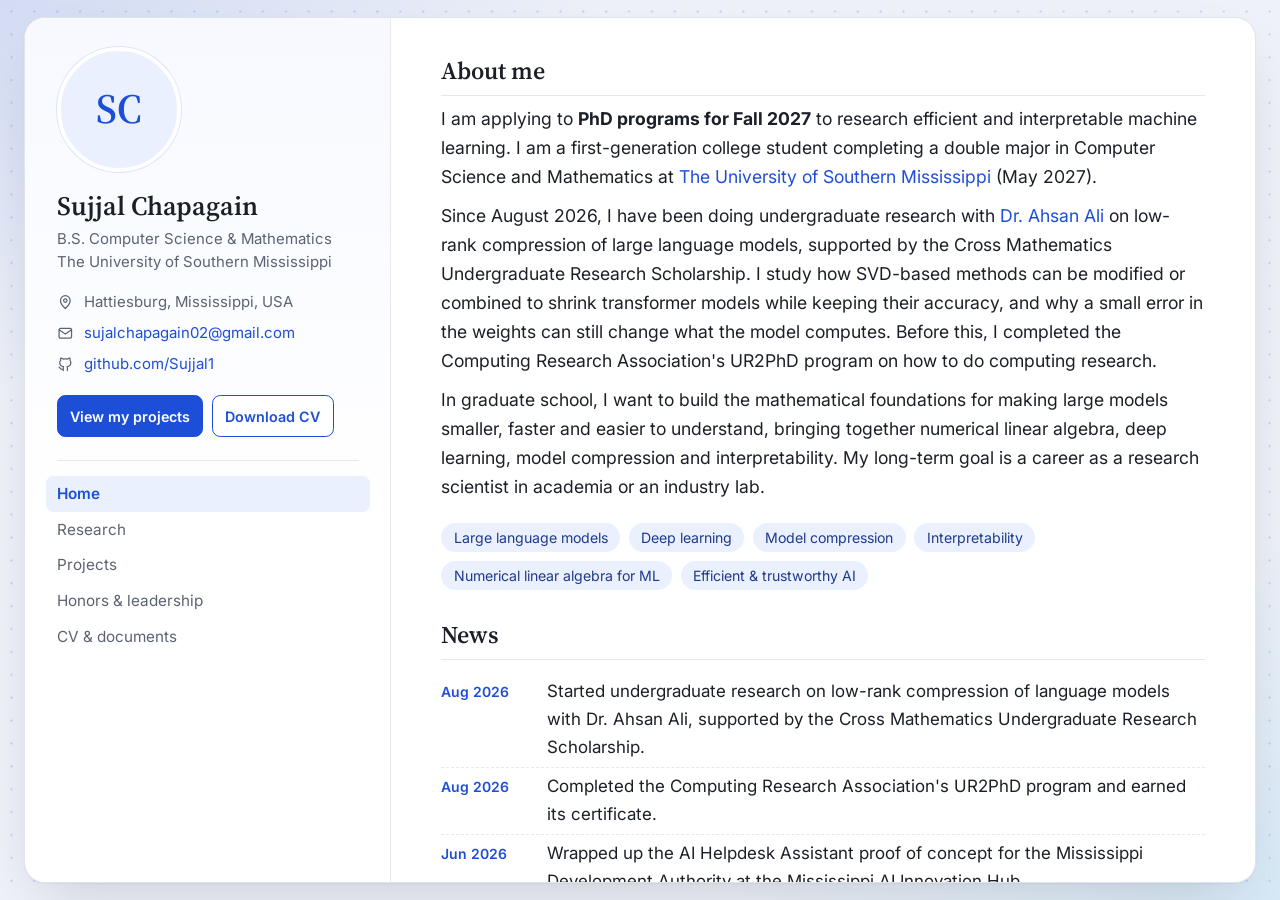
==== index.html @ 59a81026 "Personal website" ====
<!DOCTYPE html>
<html lang="en">
<head>
  <meta charset="utf-8">
  <meta name="viewport" content="width=device-width, initial-scale=1">
  <title>Sujjal Chapagain</title>
  <meta name="description" content="Sujjal Chapagain — Computer Science and Mathematics student at the University of Southern Mississippi. Research on low-rank compression of large language models; projects in AI, machine learning and software.">
  <meta property="og:title" content="Sujjal Chapagain">
  <meta property="og:description" content="CS & Math at USM · Efficient and interpretable AI · Projects, research and CV">
  <link rel="preconnect" href="https://fonts.googleapis.com">
  <link rel="preconnect" href="https://fonts.gstatic.com" crossorigin>
  <link href="https://fonts.googleapis.com/css2?family=Inter:wght@400;500;600&family=Source+Serif+4:opsz,wght@8..60,600&display=swap" rel="stylesheet">
  <link rel="stylesheet" href="assets/css/style.css">
  <link rel="icon" href="data:image/svg+xml,<svg xmlns='http://www.w3.org/2000/svg' viewBox='0 0 100 100'><text y='.9em' font-size='80' font-family='Georgia'>S</text></svg>">
</head>
<body class="home">
<div class="layout">

  <!-- SIDEBAR (same on every page: if you change it, change it in all five files) -->
  <aside class="sidebar">
   <div class="sidebar-inner">
    <!-- PHOTO: put your photo at assets/img/profile.jpg, then replace the <div class="avatar"> line with:
         <img class="avatar" src="assets/img/profile.jpg" alt="Sujjal Chapagain"> -->
    <div class="avatar" aria-hidden="true">SC</div>

    <h1>Sujjal Chapagain</h1>
    <p class="title">B.S. Computer Science &amp; Mathematics<br>The University of Southern Mississippi</p>

    <ul class="meta">
      <li><svg viewBox="0 0 24 24"><path d="M12 21s-7-6.2-7-11.5A7 7 0 0 1 19 9.5C19 14.8 12 21 12 21z"/><circle cx="12" cy="9.5" r="2.5"/></svg>Hattiesburg, Mississippi, USA</li>
      <li><svg viewBox="0 0 24 24"><rect x="3" y="5" width="18" height="14" rx="2"/><path d="m3 7 9 6 9-6"/></svg><a href="mailto:sujalchapagain02@gmail.com">sujalchapagain02@gmail.com</a></li>
      <li><svg viewBox="0 0 24 24"><path d="M9 19c-4.3 1.4-4.3-2.5-6-3m12 5v-3.5c0-1 .1-1.4-.5-2 2.8-.3 5.5-1.4 5.5-6a4.6 4.6 0 0 0-1.3-3.2 4.2 4.2 0 0 0-.1-3.2s-1.1-.3-3.5 1.3a12.3 12.3 0 0 0-6.2 0C6.5 2.8 5.4 3.1 5.4 3.1a4.2 4.2 0 0 0-.1 3.2A4.6 4.6 0 0 0 4 9.5c0 4.6 2.7 5.7 5.5 6-.6.6-.6 1.2-.5 2V21"/></svg><a href="https://github.com/Sujjal1">github.com/Sujjal1</a></li>
      <!-- LINKEDIN: uncomment and put in your profile URL
      <li><svg viewBox="0 0 24 24"><rect x="3" y="3" width="18" height="18" rx="2"/><path d="M8 10v7M8 7v.01M12 17v-4a2 2 0 0 1 4 0v4M12 10v7"/></svg><a href="https://www.linkedin.com/in/YOUR-PROFILE">LinkedIn</a></li>
      -->
    </ul>

    <div class="actions">
      <a class="btn" href="projects.html">View my projects</a>
      <a class="btn btn-outline" href="files/cv/Sujjal_Chapagain_CV.pdf">Download CV</a>
    </div>

    <nav class="toc" aria-label="Pages">
      <a href="index.html" class="active" aria-current="page">Home</a>
      <a href="research.html">Research</a>
      <a href="projects.html">Projects</a>
      <a href="honors.html">Honors &amp; leadership</a>
      <a href="cv.html">CV &amp; documents</a>
    </nav>
   </div>
  </aside>

  <main>

    <section id="about">
      <h2>About me</h2>
      <p class="lead">I am applying to <strong>PhD programs for Fall 2027</strong> to research efficient and interpretable machine learning. I am a first-generation college student completing a double major in Computer Science and Mathematics at <a href="https://www.usm.edu/">The University of Southern Mississippi</a> (May 2027).</p>
      <p>Since August 2026, I have been doing undergraduate research with <a href="https://ahsanali-web.github.io">Dr. Ahsan Ali</a> on low-rank compression of large language models, supported by the Cross Mathematics Undergraduate Research Scholarship. I study how SVD-based methods can be modified or combined to shrink transformer models while keeping their accuracy, and why a small error in the weights can still change what the model computes. Before this, I completed the Computing Research Association's UR2PhD program on how to do computing research.</p>
      <p>In graduate school, I want to build the mathematical foundations for making large models smaller, faster and easier to understand, bringing together numerical linear algebra, deep learning, model compression and interpretability. My long-term goal is a career as a research scientist in academia or an industry lab.</p>
      <ul class="interests" aria-label="Research interests">
        <li>Large language models</li>
        <li>Deep learning</li>
        <li>Model compression</li>
        <li>Interpretability</li>
        <li>Numerical linear algebra for ML</li>
        <li>Efficient &amp; trustworthy AI</li>
      </ul>
    </section>

    <section id="news">
      <h2>News</h2>
      <ul class="news">
        <!-- Add new items at the top: <li><span class="date">Mon YYYY</span><span>What happened.</span></li> -->
        <li><span class="date">Aug 2026</span><span>Started undergraduate research on low-rank compression of language models with Dr. Ahsan Ali, supported by the Cross Mathematics Undergraduate Research Scholarship.</span></li>
        <li><span class="date">Aug 2026</span><span>Completed the Computing Research Association's UR2PhD program and earned its certificate.</span></li>
        <li><span class="date">Jun 2026</span><span>Wrapped up the AI Helpdesk Assistant proof of concept for the Mississippi Development Authority at the Mississippi AI Innovation Hub.</span></li>
      </ul>
    </section>

    <footer>© 2026 Sujjal Chapagain · Last updated November 2026</footer>
  </main>
</div>
</body>
</html>
---- assets/css/style.css ----
/* Sujjal Chapagain — portfolio styles
   One white "sheet" (profile column + content) centred on a soft
   blue dot-grid background, like a page laid on graph paper. */

:root {
  --ink: #1b1f27;
  --muted: #5b6372;
  --faint: #8a92a0;
  --line: #e6e8ee;
  --sheet: #ffffff;
  --card: #f8f9fc;
  --accent: #1d4ed8;
  --accent-soft: #eaf0fe;
  --serif: "Source Serif 4", Georgia, "Times New Roman", serif;
  --sans: "Inter", system-ui, -apple-system, "Segoe UI", Roboto, sans-serif;
}

* { box-sizing: border-box; min-width: 0; }
/* Fluid sizing: a fixed base plus a share of the window width, so text grows on big screens
   but browser zoom (Ctrl + / Ctrl -) still works. */
html { scroll-behavior: smooth; font-size: clamp(1rem, 0.6rem + 0.55vw, 1.5rem); }
body {
  margin: 0; color: var(--ink);
  font: 1rem/1.65 var(--sans);
  -webkit-font-smoothing: antialiased;
  background:
    radial-gradient(1000px 640px at 0% 0%, rgba(29, 78, 216, .13), transparent 62%),
    radial-gradient(900px 600px at 100% 100%, rgba(14, 165, 233, .10), transparent 62%),
    radial-gradient(rgba(29, 78, 216, .16) 1px, transparent 1.3px) 0 0 / 1.375rem 1.375rem,
    #eef1f8;
  background-attachment: fixed;
}
a { color: var(--accent); text-decoration: none; }
a:hover { text-decoration: underline; }

/* ---------- The sheet ---------- */
.layout {
  width: calc(100% - 2.5vw - 1rem);
  max-width: 2200px;
  margin: max(1rem, 1.5vh) auto;
  min-height: calc(100vh - 2 * max(1rem, 1.5vh));
  min-height: calc(100dvh - 2 * max(1rem, 1.5vh));
  display: grid; grid-template-columns: 22rem minmax(0, 1fr);
  background: var(--sheet);
  border: 1px solid #dfe3ec; border-radius: 1.25rem;
  box-shadow: 0 1px 2px rgba(16, 24, 40, .04), 0 1.5rem 3.75rem -20px rgba(16, 24, 40, .18);
}

/* ---------- Profile column ---------- */
.sidebar {
  padding: 2.25rem 1.875rem;
  border-right: 1px solid var(--line);
  background: linear-gradient(180deg, #f7f9ff 0%, #ffffff 60%);
  border-radius: 1.25rem 0 0 1.25rem;
}
.sidebar-inner { position: sticky; top: 2rem; }
.avatar {
  width: 7.5rem; height: 7.5rem; border-radius: 50%; object-fit: cover;
  display: grid; place-items: center;
  background: var(--accent-soft); color: var(--accent);
  font: 600 2.5rem/1 var(--serif);
  border: 0.25rem solid #fff; box-shadow: 0 0 0 1px #dbe4fb;
}
.sidebar h1 { font: 600 1.6rem/1.2 var(--serif); margin: 1.125rem 0 0.375rem; }
.sidebar .title { color: var(--muted); margin: 0; font-size: .9rem; line-height: 1.5; }
.meta { list-style: none; padding: 0; margin: 1rem 0 0; font-size: .9rem; }
.meta li { display: flex; gap: 0.625rem; align-items: center; margin: 0.375rem 0; color: var(--muted); }
.meta a { overflow-wrap: anywhere; }
.meta svg { width: 1rem; height: 1rem; flex: none; fill: none; stroke: currentColor; stroke-width: 1.8; stroke-linecap: round; stroke-linejoin: round; }

.actions { display: flex; flex-wrap: wrap; gap: 0.5rem; margin-top: 1.125rem; }
.btn {
  display: inline-block; padding: 0.5rem 0.75rem; border-radius: 0.5rem;
  background: var(--accent); color: #fff; font-weight: 600; font-size: .86rem;
  border: 1px solid var(--accent);
}
.btn:hover { text-decoration: none; filter: brightness(1.08); }
.btn-outline { background: #fff; color: var(--accent); }

.toc { margin-top: 1.375rem; padding-top: 0.875rem; border-top: 1px solid var(--line); font-size: .92rem; }
.toc a { display: block; color: var(--muted); padding: 0.3125rem 0.625rem; margin: 0 -0.625rem; border-radius: 0.4375rem; }
.toc a:hover { background: #f1f4fb; color: var(--ink); text-decoration: none; }
.toc a.active { background: var(--accent-soft); color: var(--accent); font-weight: 600; }

/* ---------- Content column ---------- */
main { padding: 2.5rem 3rem 2.25rem; }
main section { margin-bottom: 2.75rem; }
main section:last-of-type { margin-bottom: 1.75rem; }
h2 {
  font: 600 1.45rem/1.3 var(--serif); margin: 0 0 1rem; padding-bottom: 0.5rem;
  border-bottom: 1px solid var(--line);
}
h3 { font-size: 1.02rem; margin: 0; }
p { margin: 0 0 0.75rem; }
.lead { font-size: 1.04rem; }
.sub { color: var(--muted); font-size: .92rem; }
.when { color: var(--faint); font-size: .86rem; white-space: nowrap; }

.interests { display: flex; flex-wrap: wrap; gap: 0.5rem; padding: 0; list-style: none; margin: 1rem 0 0; }
.interests li { background: var(--accent-soft); color: #1e3a8a; border-radius: 62.4375rem; padding: 0.1875rem 0.75rem; font-size: .85rem; }

.news { list-style: none; padding: 0; margin: 0; }
.news li { display: grid; grid-template-columns: 5.5rem 1fr; gap: 0.875rem; padding: 0.5625rem 0; border-bottom: 1px dashed var(--line); }
.news li:last-child { border-bottom: 0; }
.news .date { color: var(--accent); font-size: .84rem; font-weight: 600; padding-top: 2px; }

.edu { display: flex; justify-content: space-between; gap: 1rem; flex-wrap: wrap; }

/* Project cards */
.group-label { font-size: .76rem; text-transform: uppercase; letter-spacing: .09em; color: var(--faint); margin: 1.75rem 0 0.75rem; font-weight: 600; }
section > h2 + .group-label { margin-top: 0; }
.card {
  background: var(--card); border: 1px solid var(--line); border-radius: 0.75rem;
  padding: 1.125rem 1.25rem; margin-bottom: 0.875rem;
  transition: border-color .2s, box-shadow .2s;
}
.card:hover { border-color: #c9d4ec; box-shadow: 0 0.375rem 1.125rem rgba(16, 24, 40, .06); }
.card-head { display: flex; justify-content: space-between; gap: 0.75rem; align-items: baseline; flex-wrap: wrap; }
.card p { margin: 0.5rem 0 0; }
.why { color: var(--muted); font-size: .93rem; }
.why strong { color: var(--ink); font-weight: 600; }
.tags { display: flex; flex-wrap: wrap; gap: 0.375rem; margin-top: 0.75rem; }
.tags span { background: #fff; border: 1px solid var(--line); border-radius: 0.375rem; padding: 1px 0.5rem; font-size: .77rem; color: var(--muted); }
.links { margin-top: 0.75rem; display: flex; gap: 1rem; flex-wrap: wrap; font-size: .9rem; font-weight: 600; }

ul.plain { padding-left: 1.1em; margin: 0; }
ul.plain li { margin: 0.375rem 0; }

.files { list-style: none; padding: 0; margin: 0; }
.files li { display: flex; justify-content: space-between; gap: 0.75rem; padding: 0.625rem 0; border-bottom: 1px solid var(--line); }
.files li:last-child { border-bottom: 0; }

footer { color: var(--faint); font-size: .82rem; border-top: 1px solid var(--line); padding-top: 1rem; }

/* ---------- Home: the sheet fits one screen on laptops and desktops ---------- */
@media (min-width: 901px) {
  body.home { min-height: 100vh; min-height: 100dvh; display: grid; place-items: center; }
  body.home .layout { margin: max(1rem, 1.5vh) auto; }
  body.home .sidebar { padding: 1.75rem 1.875rem; }
  body.home main { display: flex; flex-direction: column; justify-content: center; padding: 1.625rem 3rem; }
  body.home main section { margin-bottom: 1.125rem; }
  body.home h2 { margin-bottom: 0.75rem; }
  body.home p { margin-bottom: 0.5625rem; }
  body.home .interests { margin-top: 0.75rem; }
  body.home main section:last-of-type { margin-bottom: 0; }
  body.home .news li { padding: 0.3125rem 0; }
  body.home footer { display: none; }
}

/* ---------- Tablet & phone ---------- */
@media (max-width: 900px) {
  .layout { grid-template-columns: 1fr; width: calc(100% - 1.5rem); margin: 0.75rem auto 2rem; }
  .sidebar { border-right: 0; border-bottom: 1px solid var(--line); border-radius: 1.25rem 1.25rem 0 0; padding: 1.75rem 1.375rem 1.375rem; text-align: center; }
  .sidebar-inner { position: static; }
  .avatar { margin: 0 auto; }
  .meta li, .actions { justify-content: center; }
  .toc { display: flex; flex-wrap: wrap; justify-content: center; gap: 0.375rem; }
  .toc a { margin: 0; padding: 0.25rem 0.75rem; border: 1px solid var(--line); border-radius: 62.4375rem; font-size: .84rem; }
  .toc a.active { border-color: var(--accent-soft); }
  main { padding: 1.625rem 1.25rem 1.5rem; }
  .news li { grid-template-columns: 1fr; gap: 0; }
}

@media (prefers-reduced-motion: reduce) { html { scroll-behavior: auto; } .card { transition: none; } }

/* Wide screens: project and research cards flow into columns so lines stay readable */
@media (min-width: 1300px) {
  #research, #projects, #ml {
    display: grid; grid-template-columns: repeat(auto-fill, minmax(min(30rem, 100%), 1fr));
    column-gap: 1rem; align-items: start;
  }
  #research > h2, #projects > h2, #ml > h2,
  #research > .group-label, #projects > .group-label, #ml > .group-label,
  #ml > p.sub { grid-column: 1 / -1; }
  #research .card, #projects .card, #ml .card { height: calc(100% - 0.875rem); }
  #projects > .group-label:not(:first-of-type) { margin-top: 1.25rem; }
}
/* Keep long paragraphs on About / Education / Honors to a comfortable line length */
main .lead, #about p, #honors ul, #education .edu > div { max-width: 62rem; }

/* ---------- Desktop: every page is one fixed screen; only the right side scrolls ---------- */
@media (min-width: 901px) {
  html, body { height: 100%; overflow: hidden; }
  body { display: flow-root; }
  .layout {
    height: calc(100vh - 2 * max(1rem, 1.5vh));
    height: calc(100dvh - 2 * max(1rem, 1.5vh));
    min-height: 0;
    margin: max(1rem, 1.5vh) auto;
    overflow: hidden;
  }
  .sidebar { overflow-y: auto; }
  .sidebar-inner { position: static; }
  main {
    overflow-y: auto; overscroll-behavior: contain;
    scrollbar-width: thin; scrollbar-color: #c7d0e3 transparent;
  }
  main::-webkit-scrollbar { width: 10px; }
  main::-webkit-scrollbar-thumb { background: #c7d0e3; border-radius: 10px; border: 3px solid #fff; }
  /* home keeps its content centred vertically */
  body.home { display: flow-root; }
  body.home .layout { margin: max(1rem, 1.5vh) auto; }
}

/* ---------- Home: About me and News share the full height of the sheet ---------- */
@media (min-width: 901px) {
  body.home main { justify-content: flex-start; padding-top: 2.25rem; padding-bottom: 2.25rem; }
  body.home main section { flex: 1 0 auto; display: flex; flex-direction: column; margin-bottom: 1.75rem; }
  body.home main section:last-of-type { margin-bottom: 0; }
  body.home #about { flex-grow: 1.3; justify-content: space-between; }
  body.home #about > h2 { margin-bottom: 0.5rem; }
  body.home #news .news { flex: 1 0 auto; display: flex; flex-direction: column; justify-content: space-evenly; }
  body.home #about p, body.home .lead { font-size: 1.06rem; }
  body.home .news li { font-size: 1.02rem; }
}
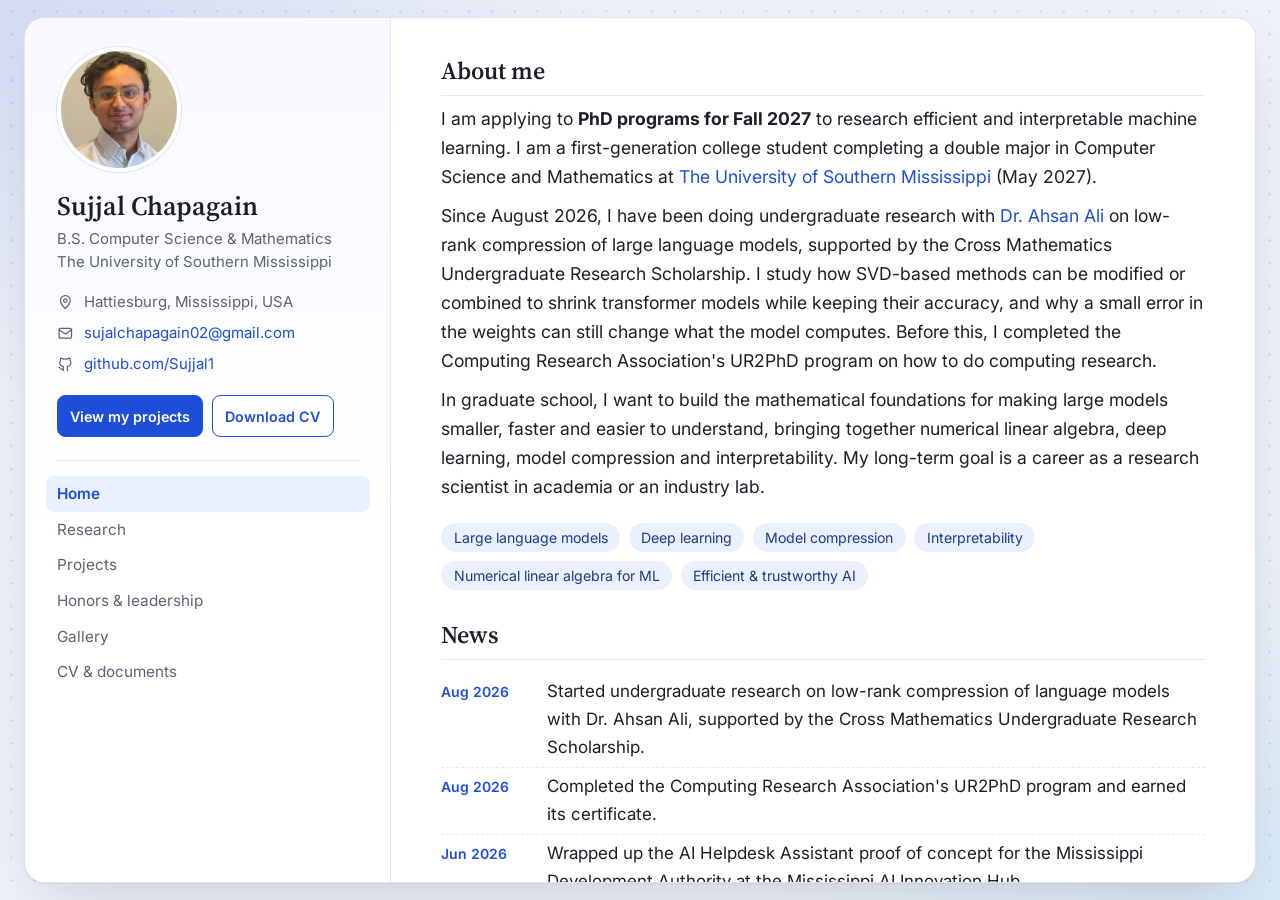
==== commit ef499460: "Add profile photo and gallery page" ====
--- a/index.html
+++ b/index.html
@@ -19,9 +19,7 @@
   <!-- SIDEBAR (same on every page: if you change it, change it in all five files) -->
   <aside class="sidebar">
    <div class="sidebar-inner">
-    <!-- PHOTO: put your photo at assets/img/profile.jpg, then replace the <div class="avatar"> line with:
-         <img class="avatar" src="assets/img/profile.jpg" alt="Sujjal Chapagain"> -->
-    <div class="avatar" aria-hidden="true">SC</div>
+    <img class="avatar" src="assets/img/profile.jpg" alt="Sujjal Chapagain">
 
     <h1>Sujjal Chapagain</h1>
     <p class="title">B.S. Computer Science &amp; Mathematics<br>The University of Southern Mississippi</p>
@@ -45,6 +43,7 @@
       <a href="research.html">Research</a>
       <a href="projects.html">Projects</a>
       <a href="honors.html">Honors &amp; leadership</a>
+      <a href="gallery.html">Gallery</a>
       <a href="cv.html">CV &amp; documents</a>
     </nav>
    </div>
--- a/assets/css/style.css
+++ b/assets/css/style.css
@@ -213,3 +213,21 @@
   body.home #about p, body.home .lead { font-size: 1.06rem; }
   body.home .news li { font-size: 1.02rem; }
 }
+
+/* ---------- Profile photo ---------- */
+img.avatar { display: block; object-fit: cover; object-position: center 35%; background: #fff; }
+
+/* ---------- Gallery ---------- */
+.gallery { display: grid; grid-template-columns: repeat(auto-fill, minmax(min(16rem, 100%), 1fr)); gap: 1rem; margin-bottom: 0.5rem; }
+.gallery-group:not(:has(figure)) { display: none; }
+.gallery-group { margin-bottom: 1.5rem; }
+.gallery-group .group-label { margin-top: 0; }
+#gallery:has(figure) .gallery-empty { display: none; }
+.gallery-empty { color: var(--faint); padding: 2.5rem 0; text-align: center; border: 1px dashed var(--line); border-radius: 12px; margin-top: 0.5rem; }
+.photo { margin: 0; background: var(--card); border: 1px solid var(--line); border-radius: 12px; overflow: hidden; transition: box-shadow .2s, border-color .2s; }
+.photo:hover { border-color: #c9d4ec; box-shadow: 0 6px 18px rgba(16, 24, 40, .08); }
+.photo a { display: block; }
+.photo img { display: block; width: 100%; aspect-ratio: 4 / 3; object-fit: cover; }
+.photo figcaption { padding: 0.7rem 0.9rem 0.8rem; display: flex; flex-direction: column; gap: 0.1rem; }
+.photo figcaption strong { font-size: .95rem; }
+.photo figcaption span { color: var(--faint); font-size: .82rem; }
